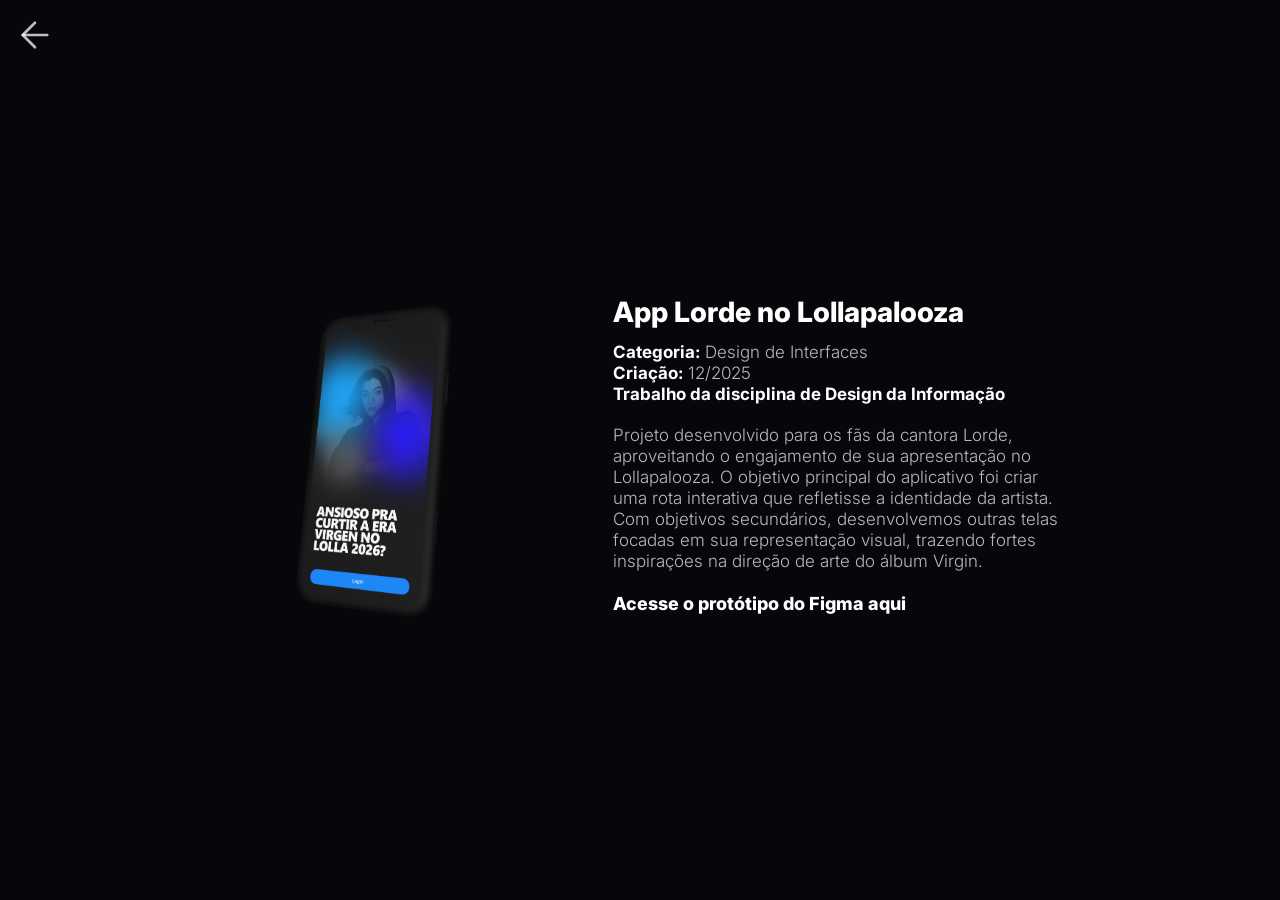
==== app-lorde.html @ 067b9250 "first commit" ====
<!DOCTYPE html>
<html lang="pt-BR">
<head>
  <meta charset="UTF-8">
  <meta name="viewport" content="width=device-width, initial-scale=1.0">
  <title>App Lorde | Victor Design</title>
  <link rel="preconnect" href="https://fonts.googleapis.com">
  <link rel="preconnect" href="https://fonts.gstatic.com" crossorigin>
  <link href="https://fonts.googleapis.com/css2?family=Inter:wght@200;300;400;500;700;800;900&display=swap" rel="stylesheet">
  <link rel="stylesheet" href="style.css">
</head>
<body class="case-page lorde-page">
  <a class="case-back" href="index.html#projetos" aria-label="Voltar para projetos">
    <svg viewBox="0 0 24 24" aria-hidden="true"><path d="M19 12H5"/><path d="m12 19-7-7 7-7"/></svg>
  </a>

  <main class="lorde-shell">
    <div class="lorde-visual">
      <img src="imagens/APPLORDE_SEMFUNDO.png" alt="Tela inicial do aplicativo da Lorde">
    </div>

    <article class="lorde-copy">
      <h1>App Lorde no Lollapalooza</h1>
      <p><strong>Categoria:</strong> Design de Interfaces</p>
      <p><strong>Cria&ccedil;&atilde;o:</strong> 12/2025</p>
      <p><strong>Trabalho da disciplina de Design da Informa&ccedil;&atilde;o</strong></p>

      <p class="lorde-description">
        Projeto desenvolvido para os f&atilde;s da cantora Lorde,
        aproveitando o engajamento de sua apresenta&ccedil;&atilde;o no
        Lollapalooza. O objetivo principal do aplicativo foi criar uma
        rota interativa que refletisse a identidade da artista. Com
        objetivos secund&aacute;rios, desenvolvemos outras telas focadas
        em sua representa&ccedil;&atilde;o visual, trazendo fortes
        inspira&ccedil;&otilde;es na dire&ccedil;&atilde;o de arte do &aacute;lbum Virgin.
      </p>

      <a class="lorde-prototype" href="https://www.figma.com/proto/cUlEA8C2ArJ2OXShAB33Bn/APP-LORDE?t=LaIYiRJ4msjjn3dw-1&amp;scaling=scale-down&amp;content-scaling=fixed&amp;page-id=0%3A1&amp;node-id=1-1603&amp;starting-point-node-id=1%3A1578" target="_blank" rel="noreferrer">
        Acesse o prot&oacute;tipo do Figma aqui
      </a>
    </article>
  </main>
</body>
</html>
---- style.css ----
* {
  box-sizing: border-box;
  margin: 0;
  padding: 0;
}

html {
  scroll-behavior: smooth;
  scroll-padding-top: 28px;
}

body {
  min-width: 320px;
  overflow-x: hidden;
  background: #05070A;
  color: #ffffff;
  font-family: "Inter", sans-serif;
}

.portfolio-shell {
  min-height: 100vh;
  background: #05070A;
}

.cursor-glow {
  position: fixed;
  left: 0;
  top: 0;
  z-index: 3;
  width: 280px;
  height: 280px;
  border-radius: 50%;
  background: radial-gradient(
    circle,
    rgba(0, 87, 124, 0.32),
    rgba(0, 87, 124, 0.12) 38%,
    transparent 70%
  );
  filter: blur(18px);
  opacity: 0;
  pointer-events: none;
  transform: translate(-50%, -50%);
  transition: opacity 0.2s ease;
}

body:hover .cursor-glow {
  opacity: 1;
}

.reveal {
  opacity: 0;
  transform: translateY(28px);
  transition:
    opacity 0.7s ease,
    transform 0.7s ease;
}

.reveal.is-visible {
  opacity: 1;
  transform: translateY(0);
}

.hero-background.reveal,
.hero-person.reveal {
  transform: translateX(-50%) translateY(28px);
}

.hero-background.reveal.is-visible,
.hero-person.reveal.is-visible {
  transform: translateX(-50%) translateY(0);
}

@media (prefers-reduced-motion: reduce) {
  .reveal {
    opacity: 1;
    transform: none;
    transition: none;
  }

  .hero-background.reveal,
  .hero-person.reveal {
    transform: translateX(-50%);
  }
}

.navbar {
  position: fixed;
  top: 0;
  left: 0;
  z-index: 10;
  display: flex;
  align-items: center;
  gap: clamp(34px, 4.4vw, 62px);
  width: 100%;
  height: 38px;
  padding: 0 0 0 clamp(16px, 2.6vw, 22px);
  background: rgba(13, 13, 13, 0.02);
  backdrop-filter: blur(300px);
  -webkit-backdrop-filter: blur(300px);
}

.navbar a {
  position: relative;
  color: rgba(255, 255, 255, 0.72);
  font-family: "Inter", sans-serif;
  font-size: clamp(9px, 1.16vw, 12px);
  font-weight: 400;
  line-height: 1;
  text-decoration: none;
  transition:
    color 0.25s ease,
    font-weight 0.25s ease;
}

.navbar a:hover {
  color: #ffffff;
  font-weight: 500;
}

.navbar a.active {
  color: #ffffff;
  font-weight: 500;
}

.navbar a.active::after {
  content: "";
  position: absolute;
  left: 0;
  right: 0;
  bottom: -8px;
  height: 1px;
  background: #ffffff;
}

.hero {
  position: relative;
  min-height: 100vh;
  overflow: hidden;
}

.hero::before,
.hero::after {
  content: "";
  position: absolute;
  z-index: 1;
  pointer-events: none;
}

.hero::before {
  left: -18vw;
  bottom: -18vh;
  width: 58vw;
  height: 82vh;
  background: radial-gradient(
    circle at 52% 54%,
    rgba(0, 87, 124, 0.42),
    rgba(0, 87, 124, 0.18) 34%,
    transparent 68%
  );
  filter: blur(18px);
}

.hero::after {
  top: 7vh;
  right: -18vw;
  width: 58vw;
  height: 58vh;
  background: radial-gradient(
    circle at 50% 48%,
    rgba(0, 87, 124, 0.36),
    rgba(0, 87, 124, 0.18) 38%,
    transparent 70%
  );
  filter: blur(16px);
}

.hero-background {
  position: absolute;
  top: clamp(38px, 7.9vh, 50px);
  left: 49%;
  z-index: 2;
  width: min(138vw, 980px);
  height: auto;
  object-fit: contain;
  object-position: center top;
  transform: translateX(-50%);
}

.hero-person {
  position: absolute;
  bottom: clamp(-34px, -4.6vh, -22px);
  left: 48.4%;
  z-index: 5;
  width: clamp(300px, 58vh, 405px);
  height: auto;
  filter: drop-shadow(0 24px 42px rgba(0, 0, 0, 0.64));
  transform: translateX(-50%);
}

.hero-info {
  position: absolute;
  right: clamp(22px, 4.1vw, 28px);
  bottom: clamp(38px, 8.5vh, 54px);
  z-index: 8;
  text-align: right;
}

.hero-info p {
  display: none;
}

.explore-link {
  display: inline-flex;
  align-items: center;
  gap: 2px;
  color: rgba(255, 255, 255, 0.7);
  font-size: clamp(20px, 2.6vw, 28px);
  font-weight: 200;
  text-decoration: none;
  transition:
    color 0.25s ease,
    font-weight 0.25s ease;
}

.explore-link:hover {
  color: #ffffff;
  font-weight: 300;
}

.explore-link span {
  color: #00577C;
  font-size: 0.9em;
  transition: transform 0.25s ease;
}

.explore-link:hover span {
  transform: translateY(4px);
}

.about-section {
  position: relative;
  display: grid;
  grid-template-columns: minmax(0, 48%) minmax(360px, 1fr);
  align-items: center;
  min-height: 100vh;
  overflow: hidden;
  background:
    radial-gradient(circle at 25% 31%, rgba(0, 87, 124, 0.28), transparent 35%),
    #05070A;
}

#sobre-mim,
#projetos,
#servicos,
#contato {
  scroll-margin-top: 28px;
}

.about-photo-wrap {
  position: relative;
  align-self: stretch;
  min-height: 100vh;
}

.about-photo {
  position: absolute;
  left: -3%;
  bottom: 0;
  width: min(72vw, 980px);
  height: auto;
  filter: drop-shadow(0 26px 38px rgba(0, 0, 0, 0.62));
}

.about-content {
  width: min(520px, 88%);
  margin-left: clamp(44px, 5vw, 92px);
  padding-top: 24px;
}

.about-block + .about-block {
  margin-top: 28px;
}

.about-content h2,
.about-content h3 {
  color: #ffffff;
  font-weight: 800;
  letter-spacing: 0;
  line-height: 1;
}

.about-content h2 {
  margin-bottom: 10px;
  font-size: clamp(30px, 3.4vw, 42px);
}

.about-content h3 {
  margin-bottom: 12px;
  font-size: clamp(28px, 3.1vw, 38px);
}

.about-content p {
  color: #ffffff;
  font-size: clamp(15px, 1.45vw, 19px);
  font-weight: 400;
  line-height: 1.12;
}

.skill-list {
  display: flex;
  align-items: center;
  gap: 12px;
}

.skill-list img {
  display: block;
  width: clamp(40px, 5vw, 58px);
  height: clamp(40px, 5vw, 58px);
  object-fit: contain;
}

.education {
  line-height: 1.04;
}

.projects-section {
  min-height: 68vh;
  padding: clamp(46px, 7vh, 76px) clamp(28px, 8vw, 104px) clamp(58px, 8vh, 90px);
  background: #05070A;
}

.projects-heading {
  width: min(620px, 92vw);
  margin: 0 auto 24px;
  text-align: center;
}

.projects-heading h2 {
  margin-bottom: 8px;
  color: #ffffff;
  font-size: clamp(24px, 3vw, 34px);
  font-weight: 800;
  line-height: 1;
}

.projects-heading p {
  color: rgba(255, 255, 255, 0.78);
  font-size: clamp(11px, 1.2vw, 14px);
  font-weight: 300;
  line-height: 1.2;
}

.projects-grid {
  display: grid;
  grid-template-columns: 1.05fr 1.2fr 1.05fr 1.2fr;
  align-items: stretch;
  gap: 10px;
  width: min(1080px, 84vw);
  margin: 0 auto;
}

.project-stack {
  display: grid;
  gap: 10px;
  grid-template-rows: 1fr 1fr;
}

.project-card {
  position: relative;
  min-height: 0;
  overflow: hidden;
  background: #06101d;
  border: 1px solid transparent;
  transition: border-color 0.25s ease;
}

.project-card:not(.project-card-tall) {
  aspect-ratio: 1.5 / 1;
}

.project-card-tall {
  height: 100%;
  aspect-ratio: auto;
}

.project-card img {
  display: block;
  width: 100%;
  height: 100%;
  object-fit: cover;
  object-position: center;
  transition:
    transform 0.35s ease,
    filter 0.35s ease;
}

.project-card:hover img {
  filter: brightness(0.28);
  transform: scale(1.02);
}

.project-card-contain img {
  object-fit: contain;
}

.project-card-contain:hover img {
  transform: scale(1);
}

.project-card:hover {
  border-color: rgba(255, 255, 255, 0.74);
}

.project-overlay {
  position: absolute;
  inset: 0;
  z-index: 2;
  display: flex;
  align-items: center;
  justify-content: center;
  gap: 4px;
  background: rgba(0, 0, 0, 0.16);
  opacity: 0;
  transition: opacity 0.25s ease;
}

.project-card:hover .project-overlay {
  opacity: 1;
}

.project-action {
  display: inline-flex;
  align-items: center;
  justify-content: center;
  width: clamp(18px, 2.2vw, 24px);
  height: clamp(18px, 2.2vw, 24px);
  color: #ffffff;
}

.project-action svg {
  display: block;
  width: 100%;
  height: 100%;
  fill: none;
  stroke: currentColor;
  stroke-linecap: round;
  stroke-linejoin: round;
  stroke-width: 2.4;
}

.project-overlay .project-action:last-child {
  cursor: pointer;
}

.project-lightbox {
  position: fixed;
  inset: 0;
  z-index: 80;
  display: grid;
  place-items: center;
  padding: 58px 24px;
  background: rgba(1, 4, 9, 0.78);
  opacity: 0;
  pointer-events: none;
  transition: opacity 0.25s ease;
}

.project-lightbox.is-open {
  opacity: 1;
  pointer-events: auto;
}

.lightbox-panel {
  width: fit-content;
  max-width: 88vw;
  max-height: 88vh;
  overflow: hidden;
  background: #051226;
  box-shadow: 0 28px 70px rgba(0, 0, 0, 0.52);
  transform: translateY(18px) scale(0.98);
  transition: transform 0.25s ease;
}

.project-lightbox.is-open .lightbox-panel {
  transform: translateY(0) scale(1);
}

.lightbox-image {
  display: block;
  width: auto;
  max-width: 88vw;
  max-height: calc(88vh - 74px);
  object-fit: contain;
  object-position: center;
  background: #05070A;
  image-rendering: auto;
  filter: none;
  transform: none;
}

.lightbox-panel.is-portrait .lightbox-image {
  object-fit: contain;
}

.lightbox-panel.is-photo .lightbox-image {
  max-height: 88vh;
  object-fit: contain;
}

.lightbox-panel.is-photo .lightbox-title {
  display: none;
}

.lightbox-title {
  min-height: 74px;
  width: 100%;
  padding: 20px 24px;
  background: #06162c;
  color: #ffffff;
  font-size: clamp(20px, 2.2vw, 28px);
  font-weight: 800;
  line-height: 1.1;
  text-transform: capitalize;
}

.lightbox-close {
  position: fixed;
  top: 22px;
  right: 26px;
  width: 36px;
  height: 36px;
  border: 0;
  border-radius: 50%;
  background: rgba(255, 255, 255, 0.08);
  color: #ffffff;
  cursor: pointer;
  font-size: 28px;
  line-height: 1;
  transition:
    background-color 0.25s ease,
    transform 0.25s ease;
}

.lightbox-close:hover {
  background: rgba(255, 255, 255, 0.16);
  transform: scale(1.05);
}

.photos-section {
  min-height: 62vh;
  padding: clamp(32px, 5.2vh, 52px) clamp(24px, 8vw, 92px)
    clamp(54px, 8vh, 86px);
  background: #05070A;
}

.photos-heading {
  margin: 0 auto 14px;
  text-align: center;
}

.photos-heading h2 {
  color: #ffffff;
  font-size: clamp(22px, 3vw, 32px);
  font-weight: 800;
  line-height: 1;
}

.photos-heading p {
  margin-top: 4px;
  color: rgba(255, 255, 255, 0.64);
  font-size: clamp(11px, 1.25vw, 14px);
  font-weight: 300;
  line-height: 1;
}

.photos-grid {
  display: grid;
  grid-template-columns: 1.08fr 0.95fr 1.08fr 0.95fr;
  align-items: stretch;
  gap: 8px;
  width: min(1060px, 78vw);
  margin: 0 auto;
}

.photos-stack {
  display: grid;
  gap: 8px;
  grid-template-rows: 1fr 1fr;
}

.photo-card {
  position: relative;
  min-height: 0;
  overflow: hidden;
  background: #06101d;
  border: 1px solid transparent;
  transition: border-color 0.25s ease;
}

.photos-grid img {
  display: block;
  width: 100%;
  height: 100%;
  min-height: 0;
  object-fit: cover;
  filter: brightness(0.9);
  transition:
    transform 0.35s ease,
    filter 0.35s ease;
}

.photos-stack .photo-card {
  aspect-ratio: 1.52 / 1;
}

.photo-card-tall {
  height: 100%;
  aspect-ratio: auto;
}

.photo-card:hover {
  border-color: rgba(255, 255, 255, 0.74);
}

.photo-card:hover img {
  filter: brightness(0.28);
  transform: scale(1.02);
}

.photo-overlay {
  position: absolute;
  inset: 0;
  z-index: 2;
  display: flex;
  align-items: center;
  justify-content: center;
  background: rgba(0, 0, 0, 0.16);
  opacity: 0;
  transition: opacity 0.25s ease;
}

.photo-card:hover .photo-overlay {
  opacity: 1;
}

.photo-action {
  display: inline-flex;
  align-items: center;
  justify-content: center;
  width: clamp(18px, 2.2vw, 24px);
  height: clamp(18px, 2.2vw, 24px);
  color: #ffffff;
}

.photo-action svg {
  display: block;
  width: 100%;
  height: 100%;
  fill: none;
  stroke: currentColor;
  stroke-linecap: round;
  stroke-linejoin: round;
  stroke-width: 2.4;
}

.services-section {
  min-height: 100vh;
  padding: clamp(64px, 9vh, 94px) clamp(24px, 7vw, 86px)
    clamp(72px, 10vh, 104px);
  background: #05070A;
}

.services-section > h2 {
  margin-bottom: clamp(54px, 8vh, 78px);
  color: #ffffff;
  font-size: clamp(26px, 3.2vw, 38px);
  font-weight: 800;
  line-height: 1;
  text-align: center;
}

.services-grid {
  display: grid;
  grid-template-columns: repeat(6, minmax(0, 1fr));
  gap: clamp(54px, 8vh, 78px) clamp(40px, 6vw, 78px);
  width: min(1130px, 92vw);
  margin: 0 auto;
}

.service-item {
  display: grid;
  grid-template-columns: clamp(38px, 4vw, 50px) minmax(0, 1fr);
  gap: 10px;
  align-items: start;
  color: #ffffff;
}

.service-item:nth-child(1) {
  grid-column: 1 / span 2;
}

.service-item:nth-child(2) {
  grid-column: 3 / span 2;
}

.service-item:nth-child(3) {
  grid-column: 5 / span 2;
}

.service-item:nth-child(4) {
  grid-column: 2 / span 2;
  width: auto;
  justify-self: stretch;
}

.service-item:nth-child(5) {
  grid-column: 4 / span 2;
  width: auto;
  justify-self: stretch;
}

.service-icon {
  display: inline-flex;
  align-items: center;
  justify-content: center;
  width: clamp(36px, 3.8vw, 48px);
  height: clamp(36px, 3.8vw, 48px);
  border: 1px solid #00577C;
  border-radius: 8px;
  background: #ffffff;
  color: #00577C;
  transition:
    background-color 0.25s ease,
    color 0.25s ease,
    border-color 0.25s ease;
}

.service-icon svg {
  width: 64%;
  height: 64%;
  fill: none;
  stroke: currentColor;
  stroke-linecap: round;
  stroke-linejoin: round;
  stroke-width: 1.9;
}

.service-item h3 {
  margin-bottom: 2px;
  color: rgba(255, 255, 255, 0.88);
  font-size: clamp(18px, 2vw, 26px);
  font-weight: 700;
  line-height: 1;
  transition:
    color 0.25s ease,
    font-weight 0.25s ease;
}

.service-item p {
  color: rgba(255, 255, 255, 0.62);
  font-size: clamp(11px, 1.16vw, 14px);
  font-weight: 300;
  line-height: 1.16;
  transition:
    color 0.25s ease,
    font-weight 0.25s ease;
}

.service-item:hover .service-icon {
  background: #00577C;
  border-color: #00577C;
  color: #ffffff;
}

.service-item:hover h3 {
  color: #00577C;
  font-weight: 800;
}

.service-item:hover p {
  color: #ffffff;
  font-weight: 400;
}

.contact-section {
  min-height: 100vh;
  padding: clamp(82px, 12vh, 116px) clamp(24px, 6vw, 58px)
    clamp(58px, 8vh, 86px);
  background: #05070A;
}

.contact-heading {
  margin: 0 auto clamp(48px, 7vh, 70px);
  text-align: center;
}

.contact-heading h2 {
  color: #ffffff;
  font-size: clamp(42px, 6.4vw, 68px);
  font-weight: 800;
  line-height: 1;
}

.contact-heading p {
  margin-top: 22px;
  color: #ffffff;
  font-size: clamp(17px, 2vw, 24px);
  font-weight: 300;
  line-height: 1.45;
}

.contact-form {
  display: grid;
  gap: 34px;
  width: min(530px, 84vw);
  margin: 0 auto;
}

.contact-form label {
  display: grid;
  gap: 14px;
}

.contact-form span,
.contact-card span,
.contact-divider span {
  color: #00577C;
  font-size: 11px;
  font-weight: 700;
  letter-spacing: 6px;
  text-transform: uppercase;
}

.contact-form b {
  color: #00577C;
}

.contact-form input,
.contact-form textarea {
  width: 100%;
  border: 0;
  border-bottom: 1px solid rgba(255, 255, 255, 0.22);
  outline: 0;
  background: transparent;
  color: #ffffff;
  font: inherit;
  font-size: 18px;
  font-weight: 300;
  padding: 2px 0 14px;
}

.contact-form input::placeholder,
.contact-form textarea::placeholder {
  color: rgba(0, 87, 124, 0.6);
}

.contact-form textarea {
  min-height: 112px;
  resize: vertical;
}

.contact-form button {
  justify-self: center;
  display: inline-flex;
  align-items: center;
  gap: 12px;
  min-width: 210px;
  margin-top: 12px;
  border: 0;
  border-radius: 999px;
  padding: 16px 30px;
  background: #00577C;
  box-shadow: 0 0 34px rgba(0, 87, 124, 0.3);
  color: #ffffff;
  cursor: pointer;
  font-family: "Inter", sans-serif;
  font-size: 14px;
  font-weight: 700;
  transition:
    transform 0.25s ease,
    box-shadow 0.25s ease,
    background-color 0.25s ease;
}

.contact-form button:hover {
  background: #00577C;
  box-shadow: 0 0 42px rgba(0, 87, 124, 0.48);
  transform: translateY(-2px);
}

.contact-form button svg {
  width: 18px;
  height: 18px;
  fill: none;
  stroke: currentColor;
  stroke-linecap: round;
  stroke-linejoin: round;
  stroke-width: 2;
}

.contact-divider {
  display: grid;
  grid-template-columns: 1fr auto 1fr;
  align-items: center;
  gap: 14px;
  width: min(850px, 88vw);
  margin: clamp(54px, 8vh, 72px) auto 30px;
}

.contact-divider::before,
.contact-divider::after {
  content: "";
  height: 1px;
  background: rgba(255, 255, 255, 0.08);
}

.contact-grid {
  display: grid;
  grid-template-columns: repeat(3, minmax(0, 1fr));
  gap: 12px;
  width: min(850px, 88vw);
  margin: 0 auto;
}

.contact-card {
  display: grid;
  align-content: center;
  min-height: 128px;
  border: 1px solid rgba(255, 255, 255, 0.08);
  border-radius: 10px;
  padding: 22px 20px;
  color: #ffffff;
  text-decoration: none;
  transition:
    border-color 0.25s ease,
    background-color 0.25s ease,
    transform 0.25s ease;
}

.contact-card:hover {
  border-color: rgba(0, 87, 124, 0.62);
  background: rgba(0, 87, 124, 0.08);
  transform: translateY(-3px);
}

.contact-card svg {
  width: 18px;
  height: 18px;
  margin-bottom: 18px;
  color: #00577C;
  fill: none;
  stroke: currentColor;
  stroke-linecap: round;
  stroke-linejoin: round;
  stroke-width: 1.8;
}

.contact-card span {
  margin-bottom: 10px;
  letter-spacing: 5px;
}

.contact-card strong {
  color: #ffffff;
  font-size: 14px;
  font-weight: 800;
  line-height: 1.25;
  word-break: break-word;
}

.case-page {
  min-height: 100vh;
  background: #05070A;
}

.case-back {
  position: fixed;
  top: 14px;
  left: 14px;
  z-index: 20;
  display: inline-flex;
  align-items: center;
  justify-content: center;
  width: 42px;
  height: 42px;
  color: rgba(255, 255, 255, 0.74);
  text-decoration: none;
  transition:
    color 0.25s ease,
    transform 0.25s ease;
}

.case-back:hover {
  color: #ffffff;
  transform: translateX(-3px);
}

.case-back svg {
  width: 100%;
  height: 100%;
  fill: none;
  stroke: currentColor;
  stroke-linecap: round;
  stroke-linejoin: round;
  stroke-width: 1.5;
}

.case-shell {
  width: min(1180px, 94vw);
  margin: 0 auto;
  padding: 42px 0 78px;
}

.case-hero {
  display: grid;
  grid-template-columns: minmax(360px, 0.95fr) minmax(430px, 1.05fr);
  gap: clamp(52px, 6vw, 88px);
  align-items: center;
}

.case-image-wrap {
  display: flex;
  justify-content: center;
}

.case-image-wrap img {
  width: min(520px, 100%);
  height: auto;
  filter: drop-shadow(0 18px 24px rgba(0, 0, 0, 0.48));
}

.case-copy {
  color: rgba(255, 255, 255, 0.72);
}

.case-copy h1 {
  margin-bottom: 16px;
  color: #ffffff;
  font-size: clamp(24px, 2.8vw, 34px);
  font-weight: 800;
  line-height: 1.08;
}

.case-copy p {
  font-size: clamp(17px, 1.55vw, 21px);
  font-weight: 300;
  line-height: 1.28;
}

.case-copy strong {
  color: #ffffff;
  font-weight: 700;
}

.case-description {
  margin-top: 24px;
}

.case-meaning {
  margin-top: 54px;
  text-align: center;
}

.case-meaning h2 {
  margin-bottom: 26px;
  color: #ffffff;
  font-size: clamp(24px, 2.7vw, 34px);
  font-weight: 800;
}

.case-meaning img {
  display: block;
  width: min(1180px, 100%);
  margin: 0 auto;
  height: auto;
}

.lorde-page {
  display: flex;
  align-items: center;
}

.lorde-shell {
  display: grid;
  grid-template-columns: minmax(210px, 0.86fr) minmax(310px, 1.14fr);
  align-items: center;
  gap: clamp(26px, 5vw, 56px);
  width: min(840px, 88vw);
  margin: 0 auto;
  min-height: 100vh;
  padding: 54px 0 42px;
}

.lorde-visual {
  height: min(72vh, 560px);
  background: transparent;
}

.lorde-visual img {
  display: block;
  width: 100%;
  height: 100%;
  object-fit: contain;
  object-position: center;
}

.lorde-copy {
  color: rgba(255, 255, 255, 0.72);
}

.lorde-copy h1 {
  margin-bottom: 14px;
  color: #ffffff;
  font-size: clamp(20px, 2.6vw, 28px);
  font-weight: 800;
  line-height: 1.08;
}

.lorde-copy p {
  font-size: clamp(14px, 1.7vw, 17px);
  font-weight: 300;
  line-height: 1.24;
}

.lorde-copy strong {
  color: #ffffff;
  font-weight: 700;
}

.lorde-description {
  margin-top: 20px;
}

.lorde-prototype {
  display: inline-block;
  margin-top: 22px;
  color: #ffffff;
  font-size: clamp(15px, 1.7vw, 18px);
  font-weight: 800;
  line-height: 1.12;
  text-decoration: none;
  transition: color 0.25s ease;
}

.lorde-prototype:hover {
  color: #00577C;
}

.vacancies-page {
  display: flex;
  align-items: center;
}

.vacancies-shell {
  display: grid;
  grid-template-columns: minmax(340px, 1.08fr) minmax(320px, 0.92fr);
  align-items: center;
  gap: clamp(24px, 4vw, 54px);
  width: min(980px, 92vw);
  min-height: 100vh;
  margin: 0 auto;
  padding: 48px 0 42px;
}

.vacancies-visual {
  display: flex;
  align-items: center;
  justify-content: center;
  height: min(74vh, 590px);
}

.vacancies-visual img {
  display: block;
  width: 100%;
  height: 100%;
  object-fit: contain;
}

.vacancies-copy {
  color: rgba(255, 255, 255, 0.72);
}

.vacancies-copy h1 {
  margin-bottom: 14px;
  color: #ffffff;
  font-size: clamp(20px, 2.6vw, 28px);
  font-weight: 800;
  line-height: 1.08;
}

.vacancies-copy p {
  font-size: clamp(14px, 1.7vw, 17px);
  font-weight: 300;
  line-height: 1.24;
}

.vacancies-copy strong {
  color: #ffffff;
  font-weight: 700;
}

.vacancies-description {
  margin-top: 20px;
}

.vacancies-prototype {
  display: inline-block;
  margin-top: 22px;
  color: #ffffff;
  font-size: clamp(15px, 1.7vw, 18px);
  font-weight: 800;
  line-height: 1.12;
  text-decoration: none;
  transition: color 0.25s ease;
}

.vacancies-prototype:hover {
  color: #00577C;
}

.carneup-page {
  display: flex;
  align-items: center;
}

.carneup-shell {
  display: grid;
  grid-template-columns: minmax(360px, 1.08fr) minmax(320px, 0.92fr);
  align-items: center;
  gap: clamp(24px, 4vw, 54px);
  width: min(980px, 92vw);
  min-height: 100vh;
  margin: 0 auto;
  padding: 48px 0 42px;
}

.carneup-visual {
  display: flex;
  align-items: center;
  justify-content: center;
  height: min(74vh, 590px);
}

.carneup-visual img {
  display: block;
  width: 100%;
  height: 100%;
  object-fit: contain;
}

.carneup-copy {
  color: rgba(255, 255, 255, 0.72);
}

.carneup-copy h1 {
  margin-bottom: 14px;
  color: #ffffff;
  font-size: clamp(20px, 2.6vw, 28px);
  font-weight: 800;
  line-height: 1.08;
}

.carneup-copy p {
  font-size: clamp(14px, 1.7vw, 17px);
  font-weight: 300;
  line-height: 1.24;
}

.carneup-copy strong {
  color: #ffffff;
  font-weight: 700;
}

.carneup-highlight {
  margin-top: 18px;
}

.carneup-description {
  margin-top: 5px;
}

.carneup-prototype {
  display: inline-block;
  margin-top: 22px;
  color: #ffffff;
  font-size: clamp(15px, 1.7vw, 18px);
  font-weight: 800;
  line-height: 1.12;
  text-decoration: none;
  transition: color 0.25s ease;
}

.carneup-prototype:hover {
  color: #00577C;
}

@media (max-width: 760px) {
  .navbar {
    justify-content: flex-start;
    gap: 20px;
    height: 58px;
    padding-left: 18px;
  }

  .navbar a {
    font-size: 12px;
  }

  .hero-background {
    top: 54px;
    left: 49%;
    width: 174vw;
  }

  .hero-person {
    left: 50%;
    width: min(82vw, 360px);
  }

  .hero-info {
    right: 18px;
    bottom: 54px;
  }

  .explore-link {
    font-size: 18px;
  }

  .about-section {
    grid-template-columns: 1fr;
    align-items: start;
    min-height: auto;
    padding: 72px 22px 56px;
  }

  .about-photo-wrap {
    min-height: 320px;
  }

  .about-photo {
    left: 50%;
    width: min(96vw, 420px);
    transform: translateX(-50%);
  }

  .about-content {
    width: 100%;
    margin: 24px 0 0;
    padding-top: 0;
  }

  .projects-section {
    min-height: auto;
    padding: 56px 22px 64px;
  }

  .projects-grid {
    grid-template-columns: 1fr;
    width: min(420px, 100%);
  }

  .project-card,
  .project-card-tall,
  .project-card:not(.project-card-tall) {
    aspect-ratio: 1.2 / 1;
  }

  .photos-section {
    min-height: auto;
    padding: 46px 22px 60px;
  }

  .photos-grid {
    grid-template-columns: 1fr;
    width: min(430px, 100%);
  }

  .photos-stack,
  .photo-card-tall {
    aspect-ratio: auto;
  }

  .photos-stack .photo-card,
  .photo-card-tall {
    aspect-ratio: 1.35 / 1;
  }

  .services-section {
    min-height: auto;
    padding: 50px 22px 64px;
  }

  .services-grid {
    grid-template-columns: 1fr;
    gap: 28px;
    width: 100%;
  }

  .service-item,
  .service-item:nth-child(4),
  .service-item:nth-child(5) {
    grid-column: auto;
    width: 100%;
    justify-self: stretch;
  }

  .contact-section {
    padding: 72px 22px 60px;
  }

  .contact-heading h2 {
    font-size: 38px;
  }

  .contact-heading p {
    font-size: 16px;
  }

  .contact-form {
    width: 100%;
  }

  .contact-grid {
    grid-template-columns: 1fr;
    width: 100%;
  }

  .contact-divider {
    width: 100%;
  }

  .case-shell {
    padding: 62px 0 54px;
  }

  .case-hero {
    grid-template-columns: 1fr;
    gap: 24px;
  }

  .case-copy {
    text-align: left;
  }

  .lorde-shell {
    grid-template-columns: 1fr;
    gap: 28px;
    padding: 64px 0 46px;
  }

  .lorde-visual {
    height: min(60vh, 440px);
  }

  .vacancies-shell {
    grid-template-columns: 1fr;
    gap: 26px;
    padding: 64px 0 46px;
  }

  .vacancies-visual {
    height: min(54vh, 420px);
  }

  .carneup-shell {
    grid-template-columns: 1fr;
    gap: 26px;
    padding: 64px 0 46px;
  }

  .carneup-visual {
    height: min(54vh, 420px);
  }

}

@media (max-height: 700px) and (min-width: 761px) {
  .navbar {
    height: 80px;
  }

  .navbar a {
    font-size: 20px;
  }

  .hero-background {
    top: 36px;
    width: min(132vw, 930px);
  }

  .hero-person {
    width: clamp(300px, 64vh, 405px);
    bottom: -28px;
  }

  .explore-link {
    font-size: 22px;
  }
}
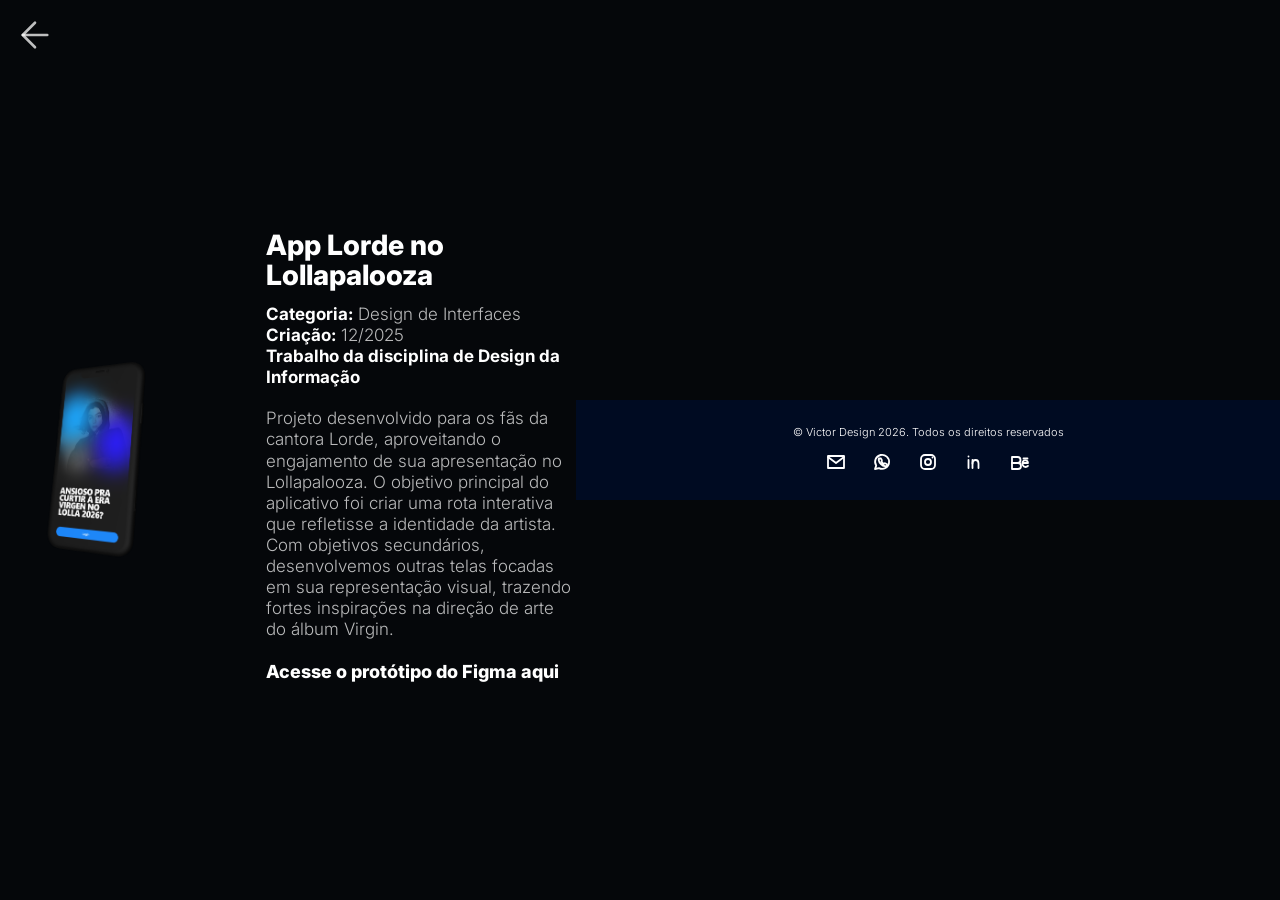
==== commit 37aec2ee: "Ajuste de responsividade para mobile e criação de rodapé." ====
--- a/app-lorde.html
+++ b/app-lorde.html
@@ -40,5 +40,15 @@
       </a>
     </article>
   </main>
+  <footer class="site-footer">
+    <p>&copy; Victor Design 2026. Todos os direitos reservados</p>
+    <div class="footer-social" aria-label="Redes sociais">
+      <a href="mailto:victordesigncreative@gmail.com" aria-label="E-mail"><svg viewBox="0 0 24 24"><path d="M4 6h16v12H4z"/><path d="m4 7 8 6 8-6"/></svg></a>
+      <a href="https://www.instagram.com/victordesign.br?igsh=YmllcWcwd20zajg3&amp;utm_source=qr" target="_blank" rel="noreferrer" aria-label="Instagram"><svg viewBox="0 0 24 24"><rect x="5" y="5" width="14" height="14" rx="4"/><circle cx="12" cy="12" r="3"/><path d="M16.5 7.5h.01"/></svg></a>
+      <a href="https://www.behance.net/victorbragaa" target="_blank" rel="noreferrer" aria-label="Behance"><svg viewBox="0 0 24 24"><path d="M4 7h5.5a3 3 0 0 1 0 6H4V7Z"/><path d="M4 13h6a3 3 0 0 1 0 6H4v-6Z"/><path d="M15 13h5a2.8 2.8 0 0 0-5.4-.9c-.6 1.5.1 4.9 2.9 4.9 1.1 0 1.9-.4 2.5-1.1"/><path d="M15.5 8.5h4"/></svg></a>
+      <a href="https://www.linkedin.com/in/victor-hugo-braga-alcantara-9099b823b" target="_blank" rel="noreferrer" aria-label="LinkedIn"><svg viewBox="0 0 24 24"><path d="M6.5 10v8"/><path d="M10.5 18v-8"/><path d="M10.5 13.5c0-2 1.2-3.5 3.2-3.5 1.8 0 2.8 1.2 2.8 3.4V18"/><path d="M6.5 6.5h.01"/></svg></a>
+      <a href="https://wa.me/5511997618821?text=Ol%C3%A1%20Victor%2C%0AVamos%20conversar%20sobre%20suas%20ideias%20e%20criar%20algo%20extraordin%C3%A1rio%20juntos" target="_blank" rel="noreferrer" aria-label="WhatsApp"><svg viewBox="0 0 24 24"><path d="M5 19 6.2 15.6A7 7 0 1 1 9 18.1L5 19Z"/><path d="M9.5 8.8c.2-.4.4-.4.7-.4h.5c.2 0 .4.1.5.4l.7 1.6c.1.2 0 .4-.1.6l-.4.5c.6 1 1.4 1.8 2.5 2.4l.5-.5c.2-.2.4-.2.7-.1l1.5.7c.3.1.4.3.4.6v.5c0 .3-.1.5-.4.7-.5.3-1.1.5-1.7.4-2.7-.4-5.8-3.4-6.2-6.1-.1-.7.1-1.3.3-1.8Z"/></svg></a>
+    </div>
+  </footer>
 </body>
 </html>
--- a/style.css
+++ b/style.css
@@ -12,14 +12,81 @@
 body {
   min-width: 320px;
   overflow-x: hidden;
-  background: #05070A;
+  background: #05070a;
   color: #ffffff;
   font-family: "Inter", sans-serif;
+}
+
+.site-footer {
+  display: flex;
+  flex-direction: column;
+  align-items: center;
+  justify-content: center;
+  gap: 10px;
+  width: 100%;
+  height: 100px;
+  padding: 12px 18px;
+  background: #000b22;
+  color: #ffffff;
+  text-align: center;
+}
+
+.site-footer p {
+  font-size: 11px;
+  font-weight: 300;
+  line-height: 1.3;
+}
+
+.footer-social {
+  display: flex;
+  align-items: center;
+  justify-content: center;
+  gap: 20px;
+}
+
+.footer-social a[aria-label="E-mail"] {
+  order: 1;
+}
+
+.footer-social a[aria-label="WhatsApp"] {
+  order: 2;
+}
+
+.footer-social a[aria-label="Instagram"] {
+  order: 3;
+}
+
+.footer-social a[aria-label="LinkedIn"] {
+  order: 4;
+}
+
+.footer-social a[aria-label="Behance"] {
+  order: 5;
+}
+
+.footer-social a {
+  display: inline-flex;
+  align-items: center;
+  justify-content: center;
+  width: 26px;
+  height: 26px;
+  color: #ffffff;
+  text-decoration: none;
+}
+
+.footer-social svg {
+  width: 24px;
+  height: 24px;
+  fill: none;
+  stroke: currentColor;
+  stroke-linecap: round;
+  stroke-linejoin: round;
+  stroke-width: 1.8;
 }
 
 .portfolio-shell {
   min-height: 100vh;
-  background: #05070A;
+  background: #05070a;
 }
 
 .cursor-glow {
@@ -186,6 +253,10 @@
   transform: translateX(-50%);
 }
 
+.hero-mobile-title {
+  display: none;
+}
+
 .hero-person {
   position: absolute;
   bottom: clamp(-34px, -4.6vh, -22px);
@@ -228,7 +299,7 @@
 }
 
 .explore-link span {
-  color: #00577C;
+  color: #00577c;
   font-size: 0.9em;
   transition: transform 0.25s ease;
 }
@@ -246,7 +317,7 @@
   overflow: hidden;
   background:
     radial-gradient(circle at 25% 31%, rgba(0, 87, 124, 0.28), transparent 35%),
-    #05070A;
+    #05070a;
 }
 
 #sobre-mim,
@@ -326,7 +397,7 @@
 .projects-section {
   min-height: 68vh;
   padding: clamp(46px, 7vh, 76px) clamp(28px, 8vw, 104px) clamp(58px, 8vh, 90px);
-  background: #05070A;
+  background: #05070a;
 }
 
 .projects-heading {
@@ -380,7 +451,6 @@
 
 .project-card-tall {
   height: 100%;
-  aspect-ratio: auto;
 }
 
 .project-card img {
@@ -492,7 +562,7 @@
   max-height: calc(88vh - 74px);
   object-fit: contain;
   object-position: center;
-  background: #05070A;
+  background: #05070a;
   image-rendering: auto;
   filter: none;
   transform: none;
@@ -550,7 +620,7 @@
   min-height: 62vh;
   padding: clamp(32px, 5.2vh, 52px) clamp(24px, 8vw, 92px)
     clamp(54px, 8vh, 86px);
-  background: #05070A;
+  background: #05070a;
 }
 
 .photos-heading {
@@ -667,7 +737,7 @@
   min-height: 100vh;
   padding: clamp(64px, 9vh, 94px) clamp(24px, 7vw, 86px)
     clamp(72px, 10vh, 104px);
-  background: #05070A;
+  background: #05070a;
 }
 
 .services-section > h2 {
@@ -725,10 +795,10 @@
   justify-content: center;
   width: clamp(36px, 3.8vw, 48px);
   height: clamp(36px, 3.8vw, 48px);
-  border: 1px solid #00577C;
+  border: 1px solid #00577c;
   border-radius: 8px;
   background: #ffffff;
-  color: #00577C;
+  color: #00577c;
   transition:
     background-color 0.25s ease,
     color 0.25s ease,
@@ -751,9 +821,11 @@
   font-size: clamp(18px, 2vw, 26px);
   font-weight: 700;
   line-height: 1;
+  white-space: nowrap;
   transition:
     color 0.25s ease,
-    font-weight 0.25s ease;
+    font-weight 0.25s ease,
+    text-shadow 0.25s ease;
 }
 
 .service-item p {
@@ -763,30 +835,31 @@
   line-height: 1.16;
   transition:
     color 0.25s ease,
-    font-weight 0.25s ease;
+    text-shadow 0.25s ease;
 }
 
 .service-item:hover .service-icon {
-  background: #00577C;
-  border-color: #00577C;
+  background: #00577c;
+  border-color: #00577c;
   color: #ffffff;
 }
 
 .service-item:hover h3 {
-  color: #00577C;
+  color: #00577c;
   font-weight: 800;
+  text-shadow: 0 0 0 currentColor;
 }
 
 .service-item:hover p {
   color: #ffffff;
-  font-weight: 400;
+  text-shadow: 0 0 0 currentColor;
 }
 
 .contact-section {
   min-height: 100vh;
   padding: clamp(82px, 12vh, 116px) clamp(24px, 6vw, 58px)
     clamp(58px, 8vh, 86px);
-  background: #05070A;
+  background: #05070a;
 }
 
 .contact-heading {
@@ -824,7 +897,7 @@
 .contact-form span,
 .contact-card span,
 .contact-divider span {
-  color: #00577C;
+  color: #ffffff;
   font-size: 11px;
   font-weight: 700;
   letter-spacing: 6px;
@@ -832,7 +905,7 @@
 }
 
 .contact-form b {
-  color: #00577C;
+  color: #ffffff;
 }
 
 .contact-form input,
@@ -851,7 +924,7 @@
 
 .contact-form input::placeholder,
 .contact-form textarea::placeholder {
-  color: rgba(0, 87, 124, 0.6);
+  color: rgba(255, 255, 255, 0.62);
 }
 
 .contact-form textarea {
@@ -869,9 +942,9 @@
   border: 0;
   border-radius: 999px;
   padding: 16px 30px;
-  background: #00577C;
-  box-shadow: 0 0 34px rgba(0, 87, 124, 0.3);
-  color: #ffffff;
+  background: #ffffff;
+  box-shadow: 0 0 34px rgba(255, 255, 255, 0.22);
+  color: #000000;
   cursor: pointer;
   font-family: "Inter", sans-serif;
   font-size: 14px;
@@ -883,8 +956,8 @@
 }
 
 .contact-form button:hover {
-  background: #00577C;
-  box-shadow: 0 0 42px rgba(0, 87, 124, 0.48);
+  background: #ffffff;
+  box-shadow: 0 0 42px rgba(255, 255, 255, 0.36);
   transform: translateY(-2px);
 }
 
@@ -947,7 +1020,7 @@
   width: 18px;
   height: 18px;
   margin-bottom: 18px;
-  color: #00577C;
+  color: #ffffff;
   fill: none;
   stroke: currentColor;
   stroke-linecap: round;
@@ -970,7 +1043,7 @@
 
 .case-page {
   min-height: 100vh;
-  background: #05070A;
+  background: #05070a;
 }
 
 .case-back {
@@ -1143,7 +1216,7 @@
 }
 
 .lorde-prototype:hover {
-  color: #00577C;
+  color: #00577c;
 }
 
 .vacancies-page {
@@ -1215,7 +1288,7 @@
 }
 
 .vacancies-prototype:hover {
-  color: #00577C;
+  color: #00577c;
 }
 
 .carneup-page {
@@ -1291,7 +1364,7 @@
 }
 
 .carneup-prototype:hover {
-  color: #00577C;
+  color: #00577c;
 }
 
 @media (max-width: 760px) {
@@ -1360,9 +1433,12 @@
   }
 
   .project-card,
-  .project-card-tall,
   .project-card:not(.project-card-tall) {
     aspect-ratio: 1.2 / 1;
+  }
+
+  .project-card-tall {
+    height: 100%;
   }
 
   .photos-section {
@@ -1471,7 +1547,6 @@
   .carneup-visual {
     height: min(54vh, 420px);
   }
-
 }
 
 @media (max-height: 700px) and (min-width: 761px) {
@@ -1497,3 +1572,430 @@
     font-size: 22px;
   }
 }
+
+@media (max-width: 640px) {
+  .hero-background {
+    display: none;
+  }
+
+  .hero-mobile-title {
+    position: absolute;
+    top: 52px;
+    left: 50%;
+    z-index: 2;
+    display: flex;
+    flex-direction: column;
+    align-items: flex-start;
+    width: 96vw;
+    max-width: 390px;
+    color: #ffffff;
+    font-size: min(13.2vw, 58px);
+    font-weight: 900;
+    line-height: 0.84;
+    letter-spacing: 0;
+    white-space: nowrap;
+    transform: translateX(-50%);
+  }
+
+  .hero-mobile-title span {
+    display: block;
+  }
+
+  .hero-mobile-title span:nth-child(2) {
+    margin-left: 6vw;
+  }
+
+  .hero-mobile-title span:nth-child(3) {
+    margin-left: 18vw;
+  }
+
+  .hero-mobile-title strong {
+    color: #ffffff;
+    font-style: normal;
+  }
+
+  .hero-mobile-title em {
+    color: transparent;
+    font-style: normal;
+    -webkit-text-stroke: 1px rgba(255, 255, 255, 0.96);
+  }
+
+  .hero-mobile-title.reveal,
+  .hero-mobile-title.reveal.is-visible {
+    transform: translateX(-50%);
+  }
+
+  html {
+    scroll-padding-top: 56px;
+  }
+
+  body {
+    min-width: 0;
+  }
+
+  .navbar {
+    height: 44px;
+    gap: 18px;
+    padding-left: 10px;
+    padding-right: 10px;
+    overflow-x: auto;
+    scrollbar-width: none;
+  }
+
+  .navbar::-webkit-scrollbar {
+    display: none;
+  }
+
+  .navbar a {
+    flex: 0 0 auto;
+    font-size: 9px;
+    white-space: nowrap;
+  }
+
+  .navbar a.active::after {
+    bottom: -7px;
+  }
+
+  .hero {
+    min-height: 100svh;
+  }
+
+  .hero::before {
+    left: -42vw;
+    bottom: 8vh;
+    width: 92vw;
+    height: 54vh;
+  }
+
+  .hero::after {
+    top: 7vh;
+    right: -44vw;
+    width: 90vw;
+    height: 42vh;
+  }
+
+  .hero-background {
+    top: 46px;
+    left: 50%;
+    width: 128vw;
+    max-width: none;
+  }
+
+  .hero-person {
+    left: 50%;
+    bottom: -12px;
+    width: min(72vw, 300px);
+  }
+
+  .hero-info {
+    right: 12px;
+    bottom: 18px;
+  }
+
+  .explore-link {
+    font-size: 11px;
+    gap: 1px;
+  }
+
+  .cursor-glow {
+    display: none;
+  }
+
+  .about-section {
+    grid-template-columns: 1fr;
+    min-height: auto;
+    padding: 56px 18px 44px;
+  }
+
+  .about-photo-wrap {
+    min-height: 300px;
+  }
+
+  .about-photo {
+    left: 50%;
+    width: min(118vw, 460px);
+    transform: translateX(-50%);
+  }
+
+  .about-content {
+    width: 100%;
+    margin: 20px 0 0;
+    padding-top: 0;
+  }
+
+  .about-content h2 {
+    font-size: 28px;
+  }
+
+  .about-content h3 {
+    font-size: 24px;
+  }
+
+  .about-content p {
+    font-size: 14px;
+  }
+
+  .projects-section,
+  .photos-section,
+  .services-section,
+  .contact-section {
+    min-height: auto;
+    padding-left: 18px;
+    padding-right: 18px;
+  }
+
+  .projects-grid,
+  .photos-grid {
+    grid-template-columns: 1fr;
+    width: min(430px, 100%);
+  }
+
+  .project-stack,
+  .photos-stack {
+    gap: 10px;
+  }
+
+  .project-card,
+  .project-card:not(.project-card-tall),
+  .photos-stack .photo-card {
+    aspect-ratio: 1.22 / 1;
+    height: auto;
+  }
+
+  .project-card-tall,
+  .photo-card-tall {
+    height: auto;
+  }
+
+  .services-grid {
+    grid-template-columns: 1fr;
+    gap: 30px;
+    width: 100%;
+  }
+
+  .service-item,
+  .service-item:nth-child(1),
+  .service-item:nth-child(2),
+  .service-item:nth-child(3),
+  .service-item:nth-child(4),
+  .service-item:nth-child(5) {
+    grid-column: auto;
+    width: 100%;
+    justify-self: stretch;
+  }
+
+  .contact-heading h2 {
+    font-size: 36px;
+  }
+
+  .contact-heading p {
+    font-size: 15px;
+  }
+
+  .contact-form,
+  .contact-grid,
+  .contact-divider {
+    width: 100%;
+  }
+
+  .contact-grid {
+    grid-template-columns: 1fr;
+  }
+}
+
+@media (max-width: 640px) {
+  .hero-background {
+    top: 58px;
+    left: 50%;
+    width: 100vw;
+    max-width: none;
+  }
+
+  .hero-background.reveal,
+  .hero-background.reveal.is-visible {
+    transform: translateX(-50%);
+  }
+
+  .hero-person {
+    bottom: -8px;
+    width: min(76vw, 310px);
+  }
+}
+@media (max-width: 640px) {
+  html {
+    scroll-padding-top: 56px;
+  }
+
+  body {
+    min-width: 0;
+  }
+
+  .navbar {
+    height: 44px;
+    gap: 18px;
+    padding-left: 10px;
+    padding-right: 10px;
+    overflow-x: auto;
+    scrollbar-width: none;
+  }
+
+  .navbar::-webkit-scrollbar {
+    display: none;
+  }
+
+  .navbar a {
+    flex: 0 0 auto;
+    font-size: 9px;
+    white-space: nowrap;
+  }
+
+  .navbar a.active::after {
+    bottom: -7px;
+  }
+
+  .hero {
+    min-height: 100svh;
+  }
+
+  .hero::before {
+    left: -42vw;
+    bottom: 8vh;
+    width: 92vw;
+    height: 54vh;
+  }
+
+  .hero::after {
+    top: 7vh;
+    right: -44vw;
+    width: 90vw;
+    height: 42vh;
+  }
+
+  .hero-background {
+    top: 46px;
+    left: 50%;
+    width: 128vw;
+    max-width: none;
+  }
+
+  .hero-person {
+    left: 50%;
+    bottom: -12px;
+    width: min(72vw, 300px);
+  }
+
+  .hero-info {
+    right: 12px;
+    bottom: 18px;
+  }
+
+  .explore-link {
+    font-size: 11px;
+    gap: 1px;
+  }
+
+  .cursor-glow {
+    display: none;
+  }
+
+  .about-section {
+    grid-template-columns: 1fr;
+    min-height: auto;
+    padding: 56px 18px 44px;
+  }
+
+  .about-photo-wrap {
+    min-height: 300px;
+  }
+
+  .about-photo {
+    left: 50%;
+    width: min(118vw, 460px);
+    transform: translateX(-50%);
+  }
+
+  .about-content {
+    width: 100%;
+    margin: 20px 0 0;
+    padding-top: 0;
+  }
+
+  .about-content h2 {
+    font-size: 28px;
+  }
+
+  .about-content h3 {
+    font-size: 24px;
+  }
+
+  .about-content p {
+    font-size: 14px;
+  }
+
+  .projects-section,
+  .photos-section,
+  .services-section,
+  .contact-section {
+    min-height: auto;
+    padding-left: 18px;
+    padding-right: 18px;
+  }
+
+  .projects-grid,
+  .photos-grid {
+    grid-template-columns: 1fr;
+    width: min(430px, 100%);
+  }
+
+  .project-stack,
+  .photos-stack {
+    gap: 10px;
+  }
+
+  .project-card,
+  .project-card:not(.project-card-tall),
+  .photos-stack .photo-card {
+    aspect-ratio: 1.22 / 1;
+    height: auto;
+  }
+
+  .project-card-tall,
+  .photo-card-tall {
+    height: auto;
+  }
+
+  .services-grid {
+    grid-template-columns: 1fr;
+    gap: 30px;
+    width: 100%;
+  }
+
+  .service-item,
+  .service-item:nth-child(1),
+  .service-item:nth-child(2),
+  .service-item:nth-child(3),
+  .service-item:nth-child(4),
+  .service-item:nth-child(5) {
+    grid-column: auto;
+    width: 100%;
+    justify-self: stretch;
+  }
+
+  .contact-heading h2 {
+    font-size: 36px;
+  }
+
+  .contact-heading p {
+    font-size: 15px;
+  }
+
+  .contact-form,
+  .contact-grid,
+  .contact-divider {
+    width: 100%;
+  }
+
+  .contact-grid {
+    grid-template-columns: 1fr;
+  }
+}
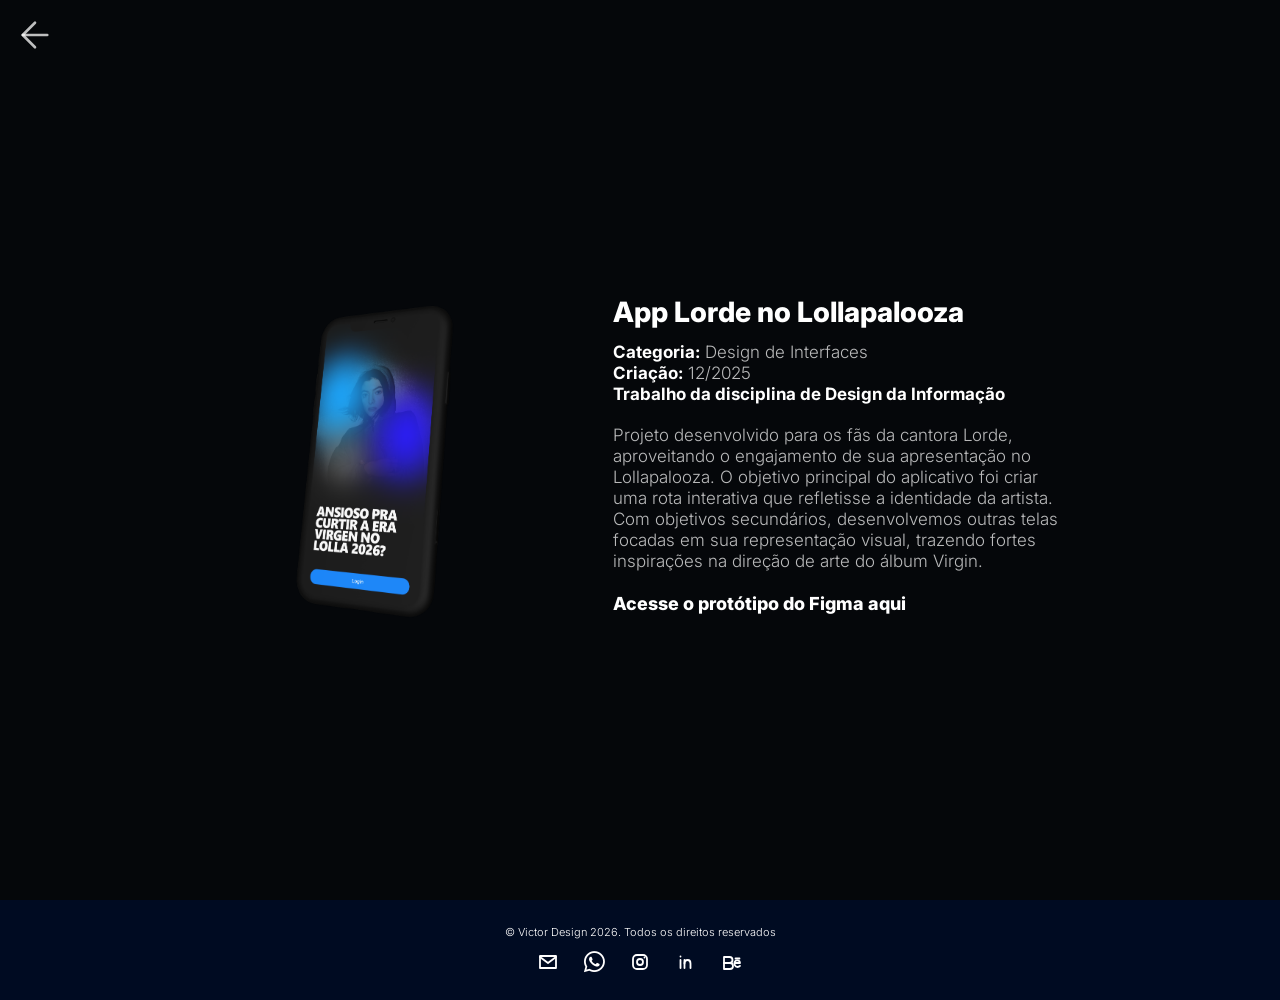
==== commit 00997dac: "Ajuste de rodapé, icone do whatsapp e menu para mobile." ====
--- a/app-lorde.html
+++ b/app-lorde.html
@@ -7,6 +7,7 @@
   <link rel="preconnect" href="https://fonts.googleapis.com">
   <link rel="preconnect" href="https://fonts.gstatic.com" crossorigin>
   <link href="https://fonts.googleapis.com/css2?family=Inter:wght@200;300;400;500;700;800;900&display=swap" rel="stylesheet">
+  <link rel="stylesheet" href="https://cdnjs.cloudflare.com/ajax/libs/font-awesome/6.7.2/css/all.min.css">
   <link rel="stylesheet" href="style.css">
 </head>
 <body class="case-page lorde-page">
@@ -47,7 +48,7 @@
       <a href="https://www.instagram.com/victordesign.br?igsh=YmllcWcwd20zajg3&amp;utm_source=qr" target="_blank" rel="noreferrer" aria-label="Instagram"><svg viewBox="0 0 24 24"><rect x="5" y="5" width="14" height="14" rx="4"/><circle cx="12" cy="12" r="3"/><path d="M16.5 7.5h.01"/></svg></a>
       <a href="https://www.behance.net/victorbragaa" target="_blank" rel="noreferrer" aria-label="Behance"><svg viewBox="0 0 24 24"><path d="M4 7h5.5a3 3 0 0 1 0 6H4V7Z"/><path d="M4 13h6a3 3 0 0 1 0 6H4v-6Z"/><path d="M15 13h5a2.8 2.8 0 0 0-5.4-.9c-.6 1.5.1 4.9 2.9 4.9 1.1 0 1.9-.4 2.5-1.1"/><path d="M15.5 8.5h4"/></svg></a>
       <a href="https://www.linkedin.com/in/victor-hugo-braga-alcantara-9099b823b" target="_blank" rel="noreferrer" aria-label="LinkedIn"><svg viewBox="0 0 24 24"><path d="M6.5 10v8"/><path d="M10.5 18v-8"/><path d="M10.5 13.5c0-2 1.2-3.5 3.2-3.5 1.8 0 2.8 1.2 2.8 3.4V18"/><path d="M6.5 6.5h.01"/></svg></a>
-      <a href="https://wa.me/5511997618821?text=Ol%C3%A1%20Victor%2C%0AVamos%20conversar%20sobre%20suas%20ideias%20e%20criar%20algo%20extraordin%C3%A1rio%20juntos" target="_blank" rel="noreferrer" aria-label="WhatsApp"><svg viewBox="0 0 24 24"><path d="M5 19 6.2 15.6A7 7 0 1 1 9 18.1L5 19Z"/><path d="M9.5 8.8c.2-.4.4-.4.7-.4h.5c.2 0 .4.1.5.4l.7 1.6c.1.2 0 .4-.1.6l-.4.5c.6 1 1.4 1.8 2.5 2.4l.5-.5c.2-.2.4-.2.7-.1l1.5.7c.3.1.4.3.4.6v.5c0 .3-.1.5-.4.7-.5.3-1.1.5-1.7.4-2.7-.4-5.8-3.4-6.2-6.1-.1-.7.1-1.3.3-1.8Z"/></svg></a>
+      <a href="https://wa.me/5511997618821?text=Ol%C3%A1%20Victor%2C%0AVamos%20conversar%20sobre%20suas%20ideias%20e%20criar%20algo%20extraordin%C3%A1rio%20juntos" target="_blank" rel="noreferrer" aria-label="WhatsApp"><i class="fa-brands fa-whatsapp" style="color: rgb(255, 255, 255);" aria-hidden="true"></i></a>
     </div>
   </footer>
 </body>
--- a/style.css
+++ b/style.css
@@ -82,6 +82,11 @@
   stroke-linecap: round;
   stroke-linejoin: round;
   stroke-width: 1.8;
+}
+
+.footer-social .fa-whatsapp {
+  font-size: 24px;
+  line-height: 1;
 }
 
 .portfolio-shell {
@@ -1028,6 +1033,13 @@
   stroke-width: 1.8;
 }
 
+.contact-card .fa-whatsapp {
+  margin-bottom: 18px;
+  color: #ffffff;
+  font-size: 18px;
+  line-height: 1;
+}
+
 .contact-card span {
   margin-bottom: 10px;
   letter-spacing: 5px;
@@ -1150,7 +1162,8 @@
 
 .lorde-page {
   display: flex;
-  align-items: center;
+  flex-direction: column;
+  align-items: stretch;
 }
 
 .lorde-shell {
@@ -1221,7 +1234,8 @@
 
 .vacancies-page {
   display: flex;
-  align-items: center;
+  flex-direction: column;
+  align-items: stretch;
 }
 
 .vacancies-shell {
@@ -1293,7 +1307,8 @@
 
 .carneup-page {
   display: flex;
-  align-items: center;
+  flex-direction: column;
+  align-items: stretch;
 }
 
 .carneup-shell {
